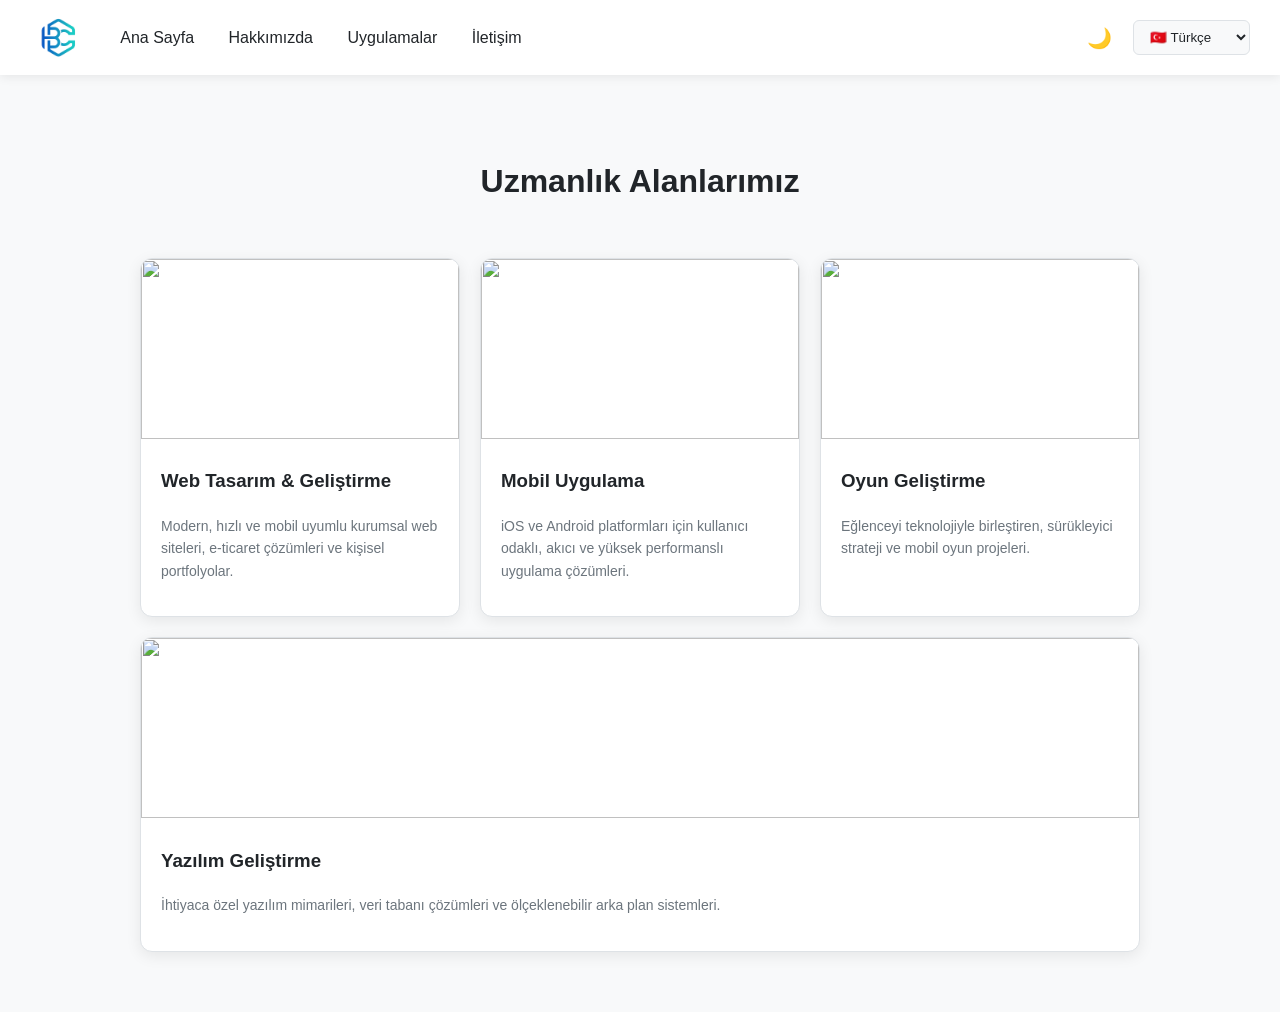
==== hakkimizda.html @ 16b70297 "Add files via upload" ====
<!DOCTYPE html>
<html lang="tr">
<head>
    <meta charset="UTF-8">
    <meta name="viewport" content="width=device-width, initial-scale=1.0">
    <title>Hakkımızda - Baran Core</title>
    <link rel="stylesheet" href="style.css">
    <link rel="stylesheet" href="https://cdnjs.cloudflare.com/ajax/libs/font-awesome/6.4.0/css/all.min.css">
</head>
<body>

    <div id="loader">
        <img src="image_d8765c.png" alt="Baran Core Yükleniyor" class="loader-logo">
    </div>

    <nav>
        <div class="nav-sol">
            <a href="index.html">
                <img src="image_d8765c.png" alt="Baran Core Logo" class="nav-logo">
            </a>
            <div class="menu-linkleri">
                <a href="index.html" data-dil="ana_sayfa">Ana Sayfa</a>
                <a href="hakkimizda.html" data-dil="hakkimizda">Hakkımızda</a>
                <a href="uygulamalar.html" data-dil="uygulamalar">Uygulamalar</a>
                <a href="iletisim.html" data-dil="iletisim">İletişim</a>
            </div>
        </div>
        <div class="ayarlar">
            <button id="tema-butonu">🌙</button>
            <select id="dil-secici">
                <option value="tr">🇹🇷 Türkçe</option>
                <option value="en">🇬🇧 English</option>
                <option value="de">🇩🇪 Deutsch</option>
                <option value="ru">🇷🇺 Русский</option>
                <option value="zh">🇨🇳 中文</option>
            </select>
        </div>
    </nav>

    <div class="container">
        <!-- Uzmanlık Alanları -->
        <h1 data-dil="uzmanlik_baslik" style="text-align: center; margin-bottom: 50px;">Uzmanlık Alanlarımız</h1>

        <div class="uygulama-grid">
            <!-- Web Tasarım -->
            <div class="uygulama-karti">
                <img src="https://images.unsplash.com/photo-1547658719-da2b51169165?auto=format&fit=crop&w=400&q=80" class="uygulama-gorsel">
                <div class="uygulama-icerik">
                    <h3 data-dil="web_baslik">Web Tasarım & Geliştirme</h3>
                    <p data-dil="web_aciklama">Modern, hızlı ve mobil uyumlu kurumsal web siteleri, e-ticaret çözümleri ve kişisel portfolyolar.</p>
                </div>
            </div>

            <!-- Mobil Uygulama -->
            <div class="uygulama-karti">
                <img src="https://images.unsplash.com/photo-1551650975-87deedd944c3?auto=format&fit=crop&w=400&q=80" class="uygulama-gorsel">
                <div class="uygulama-icerik">
                    <h3 data-dil="mobil_baslik">Mobil Uygulama</h3>
                    <p data-dil="mobil_aciklama">iOS ve Android platformları için kullanıcı odaklı, akıcı ve yüksek performanslı uygulama çözümleri.</p>
                </div>
            </div>

            <!-- Oyun Geliştirme -->
            <div class="uygulama-karti">
                <img src="https://images.unsplash.com/photo-1552820728-8b83bb6b773f?auto=format&fit=crop&w=400&q=80" class="uygulama-gorsel">
                <div class="uygulama-icerik">
                    <h3 data-dil="oyun_baslik">Oyun Geliştirme</h3>
                    <p data-dil="oyun_aciklama">Eğlenceyi teknolojiyle birleştiren, sürükleyici strateji ve mobil oyun projeleri.</p>
                </div>
            </div>

            <!-- Yazılım Geliştirme -->
            <div class="uygulama-karti">
                <img src="https://images.unsplash.com/photo-1555066931-4365d14bab8c?auto=format&fit=crop&w=400&q=80" class="uygulama-gorsel">
                <div class="uygulama-icerik">
                    <h3 data-dil="yazilim_baslik">Yazılım Geliştirme</h3>
                    <p data-dil="yazilim_aciklama">İhtiyaca özel yazılım mimarileri, veri tabanı çözümleri ve ölçeklenebilir arka plan sistemleri.</p>
                </div>
            </div>
        </div>
    </div>

    <script src="script.js"></script>
</body>
</html>
---- style.css ----
/* Temel Renkler ve Değişkenler (Aydınlık Mod) */
:root {
    --arkaplan: #f8f9fa;
    --kutu-arkaplan: #ffffff;
    --metin: #212529;
    --metin-soluk: #6c757d;
    --mavi-vurgu: #0d6efd;
    --mavi-koyu: #0a58ca;
    --cerceve: #dee2e6;
    --golge: rgba(0, 0, 0, 0.08);
}

/* Karanlık Mod Renkleri */
body.dark-mode {
    --arkaplan: #121212;
    --kutu-arkaplan: #1e1e1e;
    --metin: #e9ecef;
    --metin-soluk: #adb5bd;
    --mavi-vurgu: #3d8bfd;
    --mavi-koyu: #6ea8fe;
    --cerceve: #343a40;
    --golge: rgba(0, 0, 0, 0.5);
}

/* Genel Ayarlar */
body {
    margin: 0;
    padding: 0;
    font-family: 'Segoe UI', Roboto, Helvetica, Arial, sans-serif;
    background-color: var(--arkaplan);
    color: var(--metin);
    transition: background-color 0.3s ease, color 0.3s ease;
    line-height: 1.6;
}

/* Üst Menü (Navbar) */
nav {
    background-color: var(--kutu-arkaplan);
    box-shadow: 0 2px 10px var(--golge);
    padding: 15px 30px;
    display: flex;
    justify-content: space-between;
    align-items: center;
    position: sticky;
    top: 0;
    z-index: 1000;
}

/* --- YENİ EKLENENLER: LOGO VE AÇILIŞ ANİMASYONU --- */
/* Menüdeki Sol Kısım (Logo ve Linkleri Yanyana Tutar) */
.nav-sol {
    display: flex;
    align-items: center;
    gap: 20px;
}

/* Menüdeki Logonun Boyutu */
.nav-logo {
    height: 45px;
    vertical-align: middle;
    transition: transform 0.3s ease;
}

.nav-logo:hover {
    transform: scale(1.05); /* Üzerine gelince hafif büyür */
}

/* Sayfa Açılış Animasyonu (Yükleme Ekranı) */
#loader {
    position: fixed;
    top: 0;
    left: 0;
    width: 100%;
    height: 100vh;
    background-color: var(--arkaplan);
    display: flex;
    justify-content: center;
    align-items: center;
    z-index: 9999; /* Her şeyin en üstünde görünür */
    transition: opacity 0.6s ease, visibility 0.6s ease;
}

/* Açılıştaki Logonun Nefes Alma Efekti */
.loader-logo {
    width: 150px;
    animation: nefes-al 1.5s infinite ease-in-out;
}

@keyframes nefes-al {
    0% { transform: scale(0.9); opacity: 0.7; }
    50% { transform: scale(1.1); opacity: 1; }
    100% { transform: scale(0.9); opacity: 0.7; }
}

.menu-linkleri a {
    text-decoration: none;
    color: var(--metin);
    margin: 0 15px;
    font-weight: 500;
    transition: color 0.2s ease;
    /* SAYFA GEÇİŞİ İÇİN DÜZENLEME */
    cursor: pointer;
}

.menu-linkleri a:hover {
    color: var(--mavi-vurgu);
}

/* Gece Modu ve Dil Seçici */
.ayarlar {
    display: flex;
    align-items: center;
    gap: 15px;
}

select {
    padding: 8px 12px;
    border-radius: 6px;
    border: 1px solid var(--cerceve);
    background-color: var(--arkaplan);
    color: var(--metin);
    cursor: pointer;
    font-family: inherit;
}

button#tema-butonu {
    background: none;
    border: none;
    font-size: 20px;
    cursor: pointer;
    color: var(--metin);
}

/* İçerik Konteyneri */
.container {
    max-width: 1000px;
    margin: 40px auto;
    padding: 20px;
}

/* Modern Kart Yapısı */
.kart {
    background-color: var(--kutu-arkaplan);
    border-radius: 12px;
    padding: 30px;
    box-shadow: 0 4px 20px var(--golge);
    margin-bottom: 30px;
    border: 1px solid var(--cerceve);
}

/* Butonlar */
.buton {
    display: inline-block;
    background-color: var(--mavi-vurgu);
    color: #fff !important;
    padding: 10px 24px;
    border-radius: 8px;
    text-decoration: none;
    font-weight: bold;
    transition: background-color 0.2s ease, transform 0.1s ease;
}

.buton:hover {
    background-color: var(--mavi-koyu);
    transform: translateY(-2px);
}

/* Uygulamalar Izgarası */
.uygulama-grid {
    display: flex;
    flex-wrap: wrap;
    gap: 20px;
}

.uygulama-karti {
    flex: 1 1 300px;
    background-color: var(--kutu-arkaplan);
    border-radius: 12px;
    overflow: hidden;
    box-shadow: 0 4px 15px var(--golge);
    border: 1px solid var(--cerceve);
    transition: transform 0.2s ease;
}

.uygulama-karti:hover {
    transform: translateY(-5px);
}

.uygulama-gorsel {
    width: 100%;
    height: 180px;
    object-fit: cover;
}

.uygulama-icerik {
    padding: 20px;
}

.uygulama-icerik h3 { margin-top: 0; }
.uygulama-icerik p { color: var(--metin-soluk); font-size: 14px; }

/* Resimler */
.icerik-gorseli {
    width: 100%;
    border-radius: 12px;
    margin: 20px 0;
}
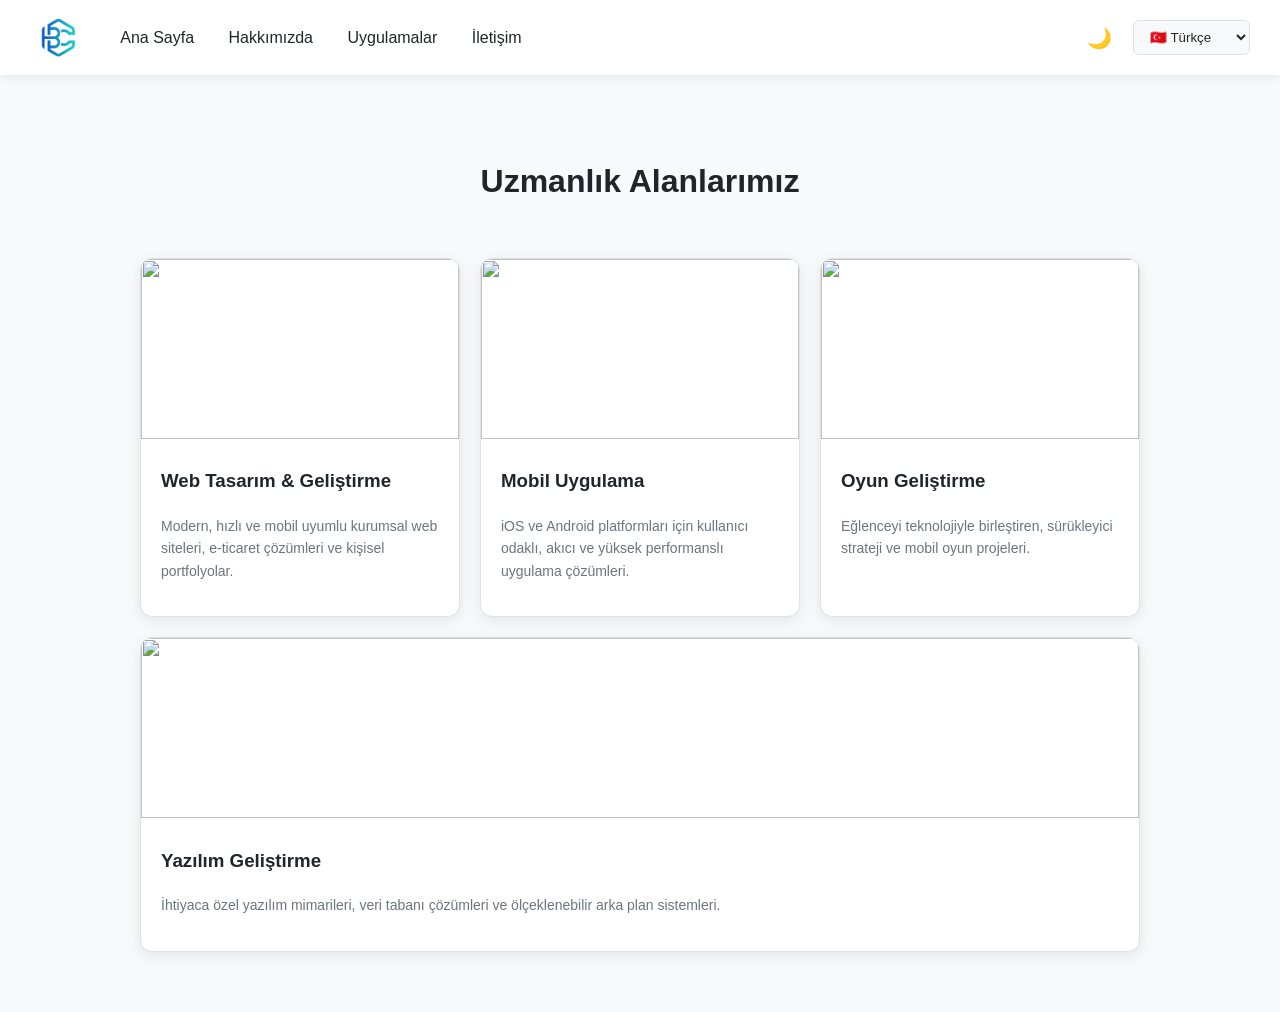
==== commit 441d352c: "Add files via upload" ====
--- a/hakkimizda.html
+++ b/hakkimizda.html
@@ -14,19 +14,22 @@
     </div>
 
     <nav>
-        <div class="nav-sol">
-            <a href="index.html">
-                <img src="image_d8765c.png" alt="Baran Core Logo" class="nav-logo">
-            </a>
-            <div class="menu-linkleri">
-                <a href="index.html" data-dil="ana_sayfa">Ana Sayfa</a>
-                <a href="hakkimizda.html" data-dil="hakkimizda">Hakkımızda</a>
-                <a href="uygulamalar.html" data-dil="uygulamalar">Uygulamalar</a>
-                <a href="iletisim.html" data-dil="iletisim">İletişim</a>
-            </div>
+    <div class="nav-sol">
+        <a href="index.html">
+            <img src="image_d8765c.png" alt="Logo" class="nav-logo">
+        </a>
+        <!-- Hamburger Butonu -->
+        <button class="hamburger" id="hamburger-btn">☰</button>
+        
+        <div class="menu-linkleri" id="mobil-menu">
+            <a href="index.html" data-dil="ana_sayfa">Ana Sayfa</a>
+            <a href="hakkimizda.html" data-dil="hakkimizda">Hakkımızda</a>
+            <a href="uygulamalar.html" data-dil="uygulamalar">Uygulamalar</a>
+            <a href="iletisim.html" data-dil="iletisim">İletişim</a>
         </div>
-        <div class="ayarlar">
-            <button id="tema-butonu">🌙</button>
+    </div>
+    <div class="ayarlar">
+        <button id="tema-butonu">🌙</button>
             <select id="dil-secici">
                 <option value="tr">🇹🇷 Türkçe</option>
                 <option value="en">🇬🇧 English</option>
@@ -34,7 +37,7 @@
                 <option value="ru">🇷🇺 Русский</option>
                 <option value="zh">🇨🇳 中文</option>
             </select>
-        </div>
+    </div>
     </nav>
 
     <div class="container">
--- a/style.css
+++ b/style.css
@@ -204,4 +204,32 @@
     width: 100%;
     border-radius: 12px;
     margin: 20px 0;
+}
+/* Mobil İçin Hamburger Menü */
+.hamburger {
+    display: none;
+    font-size: 24px;
+    cursor: pointer;
+    background: none;
+    border: none;
+    color: var(--metin);
+}
+
+@media (max-width: 768px) {
+    .hamburger { display: block; }
+    
+    .menu-linkleri {
+        display: none; /* Varsayılan olarak kapalı */
+        flex-direction: column;
+        position: absolute;
+        top: 70px;
+        left: 0;
+        width: 100%;
+        background-color: var(--kutu-arkaplan);
+        padding: 20px 0;
+        box-shadow: 0 5px 10px var(--golge);
+    }
+    
+    .menu-linkleri.active { display: flex; }
+    .menu-linkleri a { margin: 15px 0; }
 }
